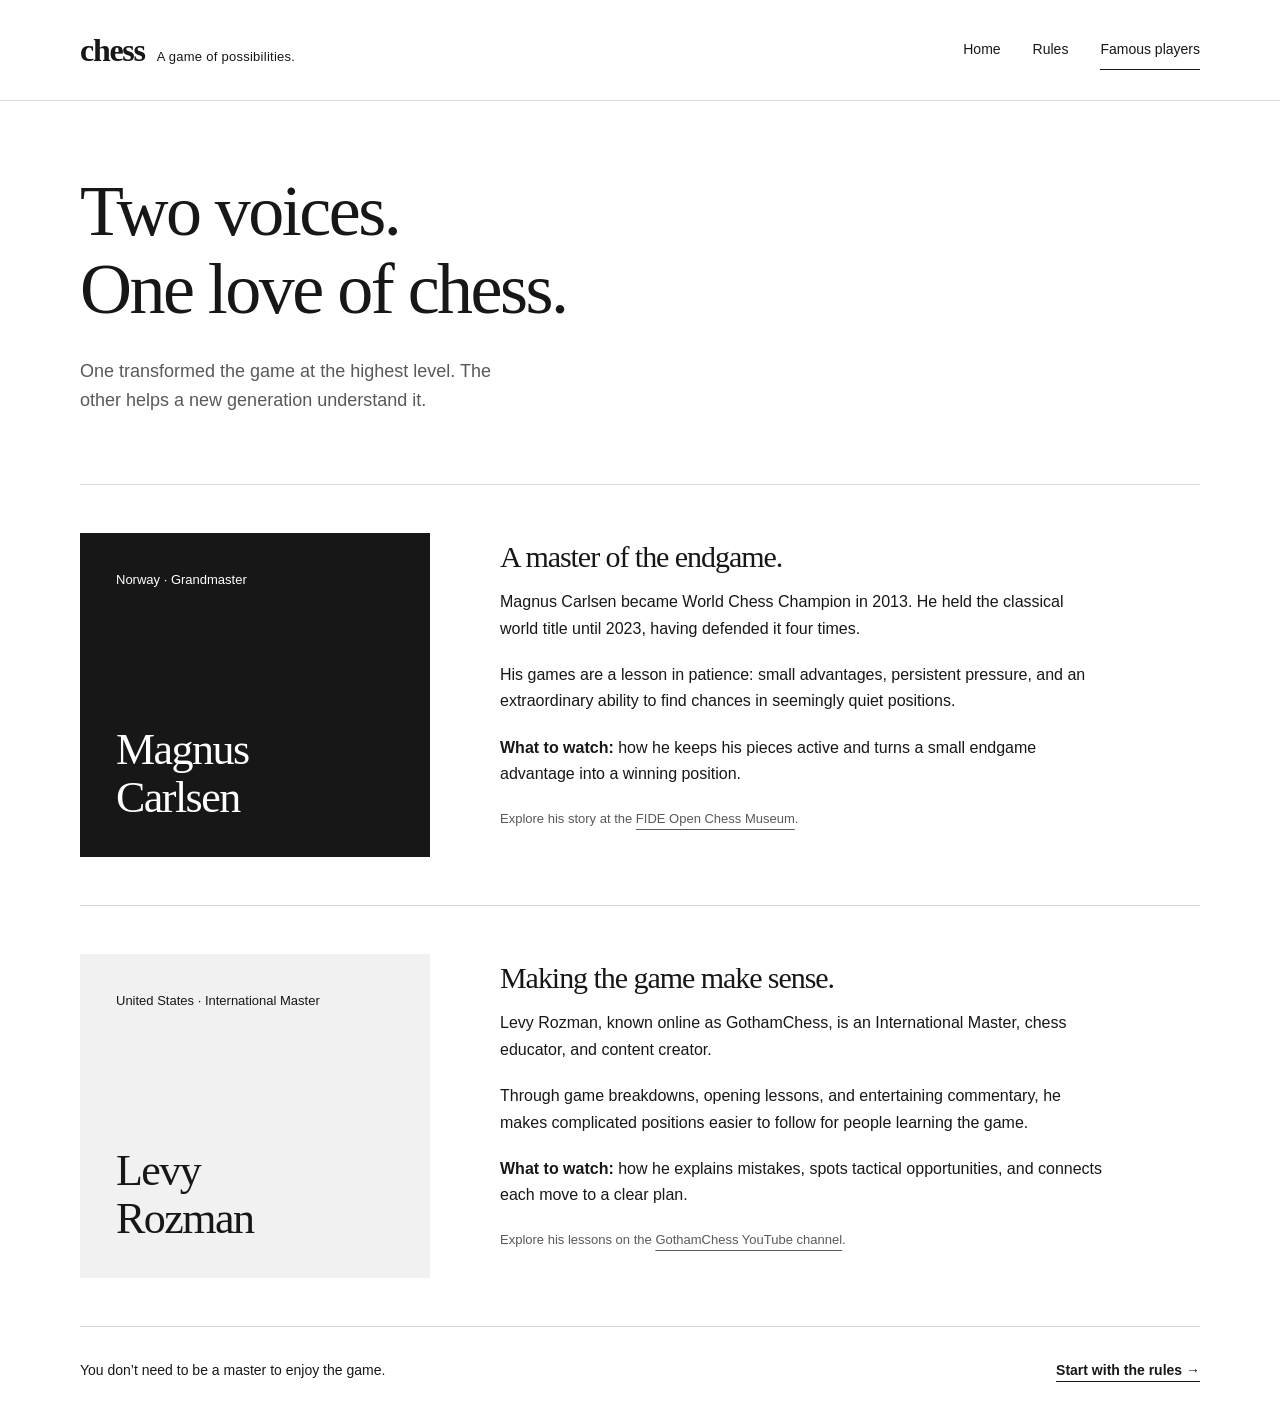
==== players.html @ a4120ce6 "all the code" ====
<!DOCTYPE html>
<html lang="en">
<head>
  <meta charset="UTF-8">
  <meta name="viewport" content="width=device-width, initial-scale=1">
  <meta name="description" content="A simple guide to chess, its rules, Magnus Carlsen and Levy Rozman.">
  <title>Famous players | Chess</title>
  <link rel="stylesheet" href="styles.css">
</head>
<body>
  <a class="skip" href="#main">Skip to content</a>
  <!-- Shared navigation: edit these links on all three pages. -->
  <header><div class="wrap header-inner"><a class="logo" href="index.html">chess<span>A game of possibilities.</span></a><nav aria-label="Main navigation"><a href="index.html">Home</a><a href="rules.html">Rules</a><a href="players.html" aria-current="page">Famous players</a></nav></div></header>
  <main id="main" class="wrap"><div class="page-title"><h1>Two voices.<br>One love of chess.</h1><p class="lead">One transformed the game at the highest level. The other helps a new generation understand it.</p></div>
<!-- Player profiles: edit the headings and paragraphs below. -->
<article class="profile"><div class="profile-title"><p>Norway · Grandmaster</p><h2>Magnus<br>Carlsen</h2></div><div class="profile-body"><h3>A master of the endgame.</h3><p>Magnus Carlsen became World Chess Champion in 2013. He held the classical world title until 2023, having defended it four times.</p><p>His games are a lesson in patience: small advantages, persistent pressure, and an extraordinary ability to find chances in seemingly quiet positions.</p><p><strong>What to watch:</strong> how he keeps his pieces active and turns a small endgame advantage into a winning position.</p><p class="sources">Explore his story at the <a href="https://museum.fide.com/champions/magnus-carlsen">FIDE Open Chess Museum</a>.</p></div></article>
<article class="profile"><div class="profile-title light"><p>United States · International Master</p><h2>Levy<br>Rozman</h2></div><div class="profile-body"><h3>Making the game make sense.</h3><p>Levy Rozman, known online as GothamChess, is an International Master, chess educator, and content creator.</p><p>Through game breakdowns, opening lessons, and entertaining commentary, he makes complicated positions easier to follow for people learning the game.</p><p><strong>What to watch:</strong> how he explains mistakes, spots tactical opportunities, and connects each move to a clear plan.</p><p class="sources">Explore his lessons on the <a href="https://www.youtube.com/@GothamChess">GothamChess YouTube channel</a>.</p></div></article>
<section class="intro-line"><p>You don’t need to be a master to enjoy the game.</p><a class="text-link" href="rules.html">Start with the rules &rarr;</a></section></main>

</body>
</html>
---- styles.css ----
/* Shared styles for all three pages. Change the colors here. */
:root { --paper: #fff; --ink: #171717; --muted: #595959; --line: #d9d9d9; }
* { box-sizing: border-box; }
body { margin: 0; background: var(--paper); color: var(--ink); font-family: Arial, Helvetica, sans-serif; line-height: 1.65; }
::selection { background: #171717; color: #fff; }
a { color: inherit; text-underline-offset: 6px; }
a:focus-visible { outline: 2px solid currentColor; outline-offset: 6px; }
.wrap { width: min(1120px, calc(100% - 64px)); margin: auto; }
header { border-bottom: 1px solid var(--line); }
.header-inner { display: flex; align-items: center; justify-content: space-between; min-height: 100px; gap: 24px; }
.logo { font-family: Georgia, serif; font-size: 32px; font-weight: bold; text-decoration: none; letter-spacing: -.04em; }
.logo span { font-size: 13px; font-family: Arial, sans-serif; font-weight: normal; letter-spacing: .02em; margin-left: 12px; }
nav { display: flex; gap: 32px; font-size: 14px; }
nav a { text-decoration: none; padding: 8px 0; border-bottom: 1px solid transparent; }
nav a:hover, nav a[aria-current] { border-color: var(--ink); }
h1, h2, h3 { font-family: Georgia, 'Times New Roman', serif; font-weight: normal; line-height: 1.08; letter-spacing: -.035em; text-wrap: balance; }
h1 { font-size: clamp(48px, 6.5vw, 86px); margin: 0 0 28px; }
h2 { font-size: clamp(32px, 4vw, 46px); margin: 0 0 24px; }
h3 { font-size: 28px; margin: 0 0 16px; }
p { margin: 0 0 20px; max-width: 68ch; }
.lead { font-size: 18px; color: var(--muted); max-width: 43ch; }
.hero { display: grid; grid-template-columns: 1fr 1fr; gap: 80px; padding: 82px 0; align-items: center; }
.button { display: inline-block; padding: 13px 25px; background: var(--ink); color: white; text-decoration: none; font-size: 14px; margin-top: 12px; border: 1px solid var(--ink); }
.button:hover { background: white; color: var(--ink); }
.board { aspect-ratio: 1; display: grid; grid-template-columns: repeat(8, 1fr); border: 1px solid var(--ink); }
.square { background: white; }
.square.dark { background: var(--ink); }
figcaption { display: flex; justify-content: space-between; font-size: 12px; color: var(--muted); margin-top: 14px; }
figure { margin: 0; }
.intro-line { border-top: 1px solid var(--line); padding: 32px 0; display: flex; justify-content: space-between; gap: 32px; font-size: 14px; }
.intro-line p { margin: 0; }
.explore { display: grid; grid-template-columns: 1fr 1fr; gap: 70px; padding: 48px 0 80px; }
.explore article { border-top: 1px solid var(--ink); padding-top: 28px; }
.text-link { font-size: 14px; font-weight: bold; }
.page-title { padding: 72px 0 48px; max-width: 800px; }
.page-title h1 { font-size: clamp(48px, 6vw, 72px); }
.reading-section { border-top: 1px solid var(--line); padding: 40px 0; display: grid; grid-template-columns: 1fr 2fr; gap: 50px; }
.reading-section h2 { font-size: 34px; }
table { width: 100%; border-collapse: collapse; text-align: left; font-size: 15px; }
caption { text-align: left; margin-bottom: 16px; color: var(--muted); }
th, td { padding: 16px 12px 16px 0; border-bottom: 1px solid var(--line); vertical-align: top; }
th { font-weight: bold; } td:first-child { font-weight: bold; white-space: nowrap; }
.rule { margin-bottom: 26px; } .rule h3 { font-size: 24px; margin-bottom: 10px; }
.profile { display: grid; grid-template-columns: 1fr 2fr; gap: 70px; border-top: 1px solid var(--line); padding: 48px 0; }
.profile-title { background: #171717; color: white; padding: 36px; min-height: 260px; display: flex; flex-direction: column; justify-content: space-between; }
.profile-title h2 { font-size: 44px; margin: 0; }
.profile-title p { margin: 0; font-size: 13px; }
.profile-title.light { background: #f1f1f1; color: var(--ink); }
.profile-body { padding: 8px 0; } .profile-body h3 { font-size: 30px; }
.sources { font-size: 13px; color: var(--muted); }
footer { border-top: 1px solid var(--line); margin-top: 32px; }
.footer-inner { display: flex; justify-content: space-between; gap: 24px; padding: 28px 0; font-size: 12px; color: var(--muted); }
.skip { position: absolute; left: 16px; top: -100px; padding: 8px; background: white; } .skip:focus { top: 8px; }
@media (max-width: 760px) { .wrap { width: calc(100% - 40px); } .header-inner { min-height: 110px; align-items: flex-start; justify-content: center; flex-direction: column; gap: 4px; padding: 18px 0; } .logo span { display: none; } nav { gap: 24px; } .hero { grid-template-columns: 1fr; gap: 40px; padding: 48px 0; } .hero figure { max-width: 480px; width: 100%; } .explore { grid-template-columns: 1fr; gap: 40px; padding-bottom: 40px; } .intro-line { flex-direction: column; gap: 12px; } .page-title { padding: 48px 0 32px; } .reading-section, .profile { grid-template-columns: 1fr; gap: 20px; padding: 32px 0; } .profile-title { min-height: 220px; } .footer-inner { flex-direction: column; gap: 6px; } }
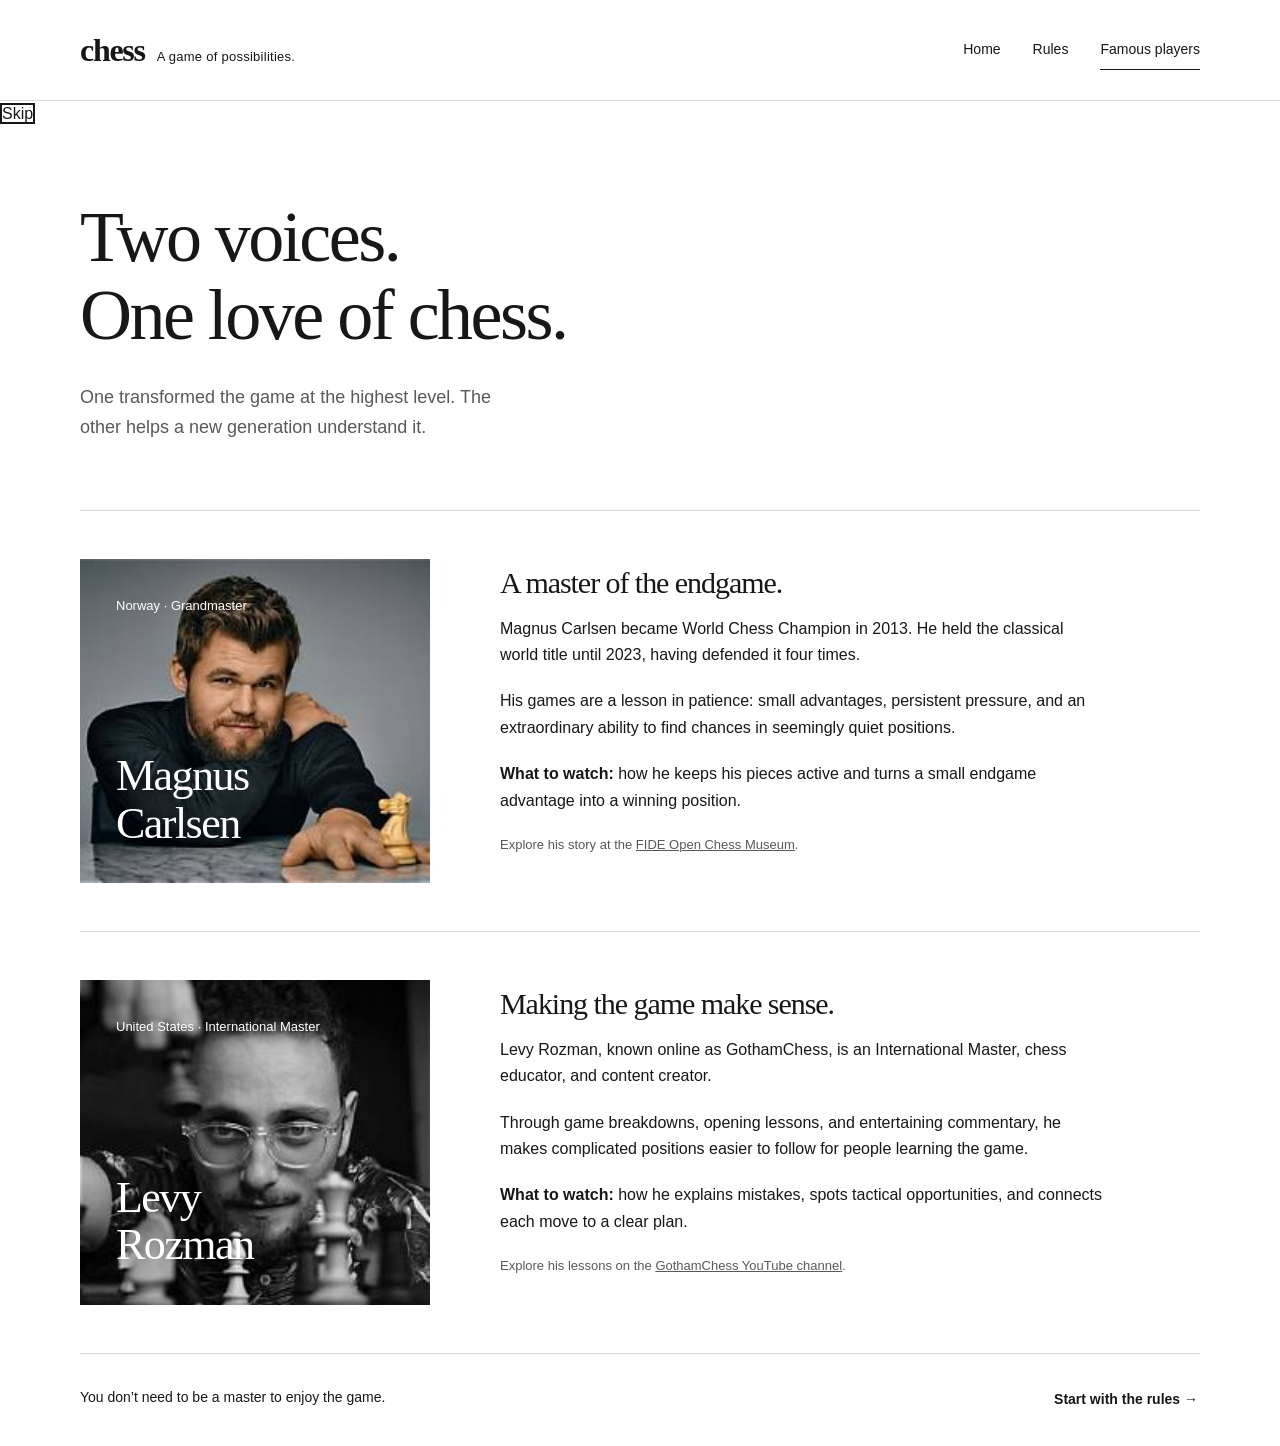
==== commit 387521eb: "edits" ====
--- a/players.html
+++ b/players.html
@@ -8,13 +8,13 @@
   <link rel="stylesheet" href="styles.css">
 </head>
 <body>
-  <a class="skip" href="#main">Skip to content</a>
   <!-- Shared navigation: edit these links on all three pages. -->
   <header><div class="wrap header-inner"><a class="logo" href="index.html">chess<span>A game of possibilities.</span></a><nav aria-label="Main navigation"><a href="index.html">Home</a><a href="rules.html">Rules</a><a href="players.html" aria-current="page">Famous players</a></nav></div></header>
+  <a class="skip" href="#main">Skip</a>
   <main id="main" class="wrap"><div class="page-title"><h1>Two voices.<br>One love of chess.</h1><p class="lead">One transformed the game at the highest level. The other helps a new generation understand it.</p></div>
 <!-- Player profiles: edit the headings and paragraphs below. -->
-<article class="profile"><div class="profile-title"><p>Norway · Grandmaster</p><h2>Magnus<br>Carlsen</h2></div><div class="profile-body"><h3>A master of the endgame.</h3><p>Magnus Carlsen became World Chess Champion in 2013. He held the classical world title until 2023, having defended it four times.</p><p>His games are a lesson in patience: small advantages, persistent pressure, and an extraordinary ability to find chances in seemingly quiet positions.</p><p><strong>What to watch:</strong> how he keeps his pieces active and turns a small endgame advantage into a winning position.</p><p class="sources">Explore his story at the <a href="https://museum.fide.com/champions/magnus-carlsen">FIDE Open Chess Museum</a>.</p></div></article>
-<article class="profile"><div class="profile-title light"><p>United States · International Master</p><h2>Levy<br>Rozman</h2></div><div class="profile-body"><h3>Making the game make sense.</h3><p>Levy Rozman, known online as GothamChess, is an International Master, chess educator, and content creator.</p><p>Through game breakdowns, opening lessons, and entertaining commentary, he makes complicated positions easier to follow for people learning the game.</p><p><strong>What to watch:</strong> how he explains mistakes, spots tactical opportunities, and connects each move to a clear plan.</p><p class="sources">Explore his lessons on the <a href="https://www.youtube.com/@GothamChess">GothamChess YouTube channel</a>.</p></div></article>
+<article class="profile"><div class="profile-title img1"><p>Norway · Grandmaster</p><h2>Magnus<br>Carlsen</h2></div><div class="profile-body"><h3>A master of the endgame.</h3><p>Magnus Carlsen became World Chess Champion in 2013. He held the classical world title until 2023, having defended it four times.</p><p>His games are a lesson in patience: small advantages, persistent pressure, and an extraordinary ability to find chances in seemingly quiet positions.</p><p><strong>What to watch:</strong> how he keeps his pieces active and turns a small endgame advantage into a winning position.</p><p class="sources">Explore his story at the <a href="https://museum.fide.com/champions/magnus-carlsen">FIDE Open Chess Museum</a>.</p></div></article>
+<article class="profile"><div class="profile-title img2 light"> <p>United States · International Master</p><h2>Levy<br>Rozman</h2></div><div class="profile-body"><h3>Making the game make sense.</h3><p>Levy Rozman, known online as GothamChess, is an International Master, chess educator, and content creator.</p><p>Through game breakdowns, opening lessons, and entertaining commentary, he makes complicated positions easier to follow for people learning the game.</p><p><strong>What to watch:</strong> how he explains mistakes, spots tactical opportunities, and connects each move to a clear plan.</p><p class="sources">Explore his lessons on the <a href="https://www.youtube.com/@GothamChess">GothamChess YouTube channel</a>.</p></div></article>
 <section class="intro-line"><p>You don’t need to be a master to enjoy the game.</p><a class="text-link" href="rules.html">Start with the rules &rarr;</a></section></main>
 
 </body>
--- a/styles.css
+++ b/styles.css
@@ -1,9 +1,8 @@
-/* Shared styles for all three pages. Change the colors here. */
 :root { --paper: #fff; --ink: #171717; --muted: #595959; --line: #d9d9d9; }
 * { box-sizing: border-box; }
 body { margin: 0; background: var(--paper); color: var(--ink); font-family: Arial, Helvetica, sans-serif; line-height: 1.65; }
 ::selection { background: #171717; color: #fff; }
-a { color: inherit; text-underline-offset: 6px; }
+a { color: inherit; }
 a:focus-visible { outline: 2px solid currentColor; outline-offset: 6px; }
 .wrap { width: min(1120px, calc(100% - 64px)); margin: auto; }
 header { border-bottom: 1px solid var(--line); }
@@ -31,7 +30,7 @@
 .intro-line p { margin: 0; }
 .explore { display: grid; grid-template-columns: 1fr 1fr; gap: 70px; padding: 48px 0 80px; }
 .explore article { border-top: 1px solid var(--ink); padding-top: 28px; }
-.text-link { font-size: 14px; font-weight: bold; }
+.text-link { font-size: 14px; font-weight: bold; text-decoration: none;  }
 .page-title { padding: 72px 0 48px; max-width: 800px; }
 .page-title h1 { font-size: clamp(48px, 6vw, 72px); }
 .reading-section { border-top: 1px solid var(--line); padding: 40px 0; display: grid; grid-template-columns: 1fr 2fr; gap: 50px; }
@@ -43,12 +42,37 @@
 .rule { margin-bottom: 26px; } .rule h3 { font-size: 24px; margin-bottom: 10px; }
 .profile { display: grid; grid-template-columns: 1fr 2fr; gap: 70px; border-top: 1px solid var(--line); padding: 48px 0; }
 .profile-title { background: #171717; color: white; padding: 36px; min-height: 260px; display: flex; flex-direction: column; justify-content: space-between; }
-.profile-title h2 { font-size: 44px; margin: 0; }
-.profile-title p { margin: 0; font-size: 13px; }
+.profile-title h2 { font-size: 44px; margin: 0; z-index: 2; color:white; }
+.profile-title p { margin: 0; font-size: 13px; z-index: 2; color: white;}
 .profile-title.light { background: #f1f1f1; color: var(--ink); }
 .profile-body { padding: 8px 0; } .profile-body h3 { font-size: 30px; }
 .sources { font-size: 13px; color: var(--muted); }
 footer { border-top: 1px solid var(--line); margin-top: 32px; }
 .footer-inner { display: flex; justify-content: space-between; gap: 24px; padding: 28px 0; font-size: 12px; color: var(--muted); }
-.skip { position: absolute; left: 16px; top: -100px; padding: 8px; background: white; } .skip:focus { top: 8px; }
+.skip { position: relative;  background: white; text-decoration: none;  border: 2px solid #171717; } .skip:focus { top: 8px; }
+.profile-title.img1 {
+    background-image: url("magnus.png");
+    background-size: cover;
+    background-position: center;
+    background-repeat: no-repeat;
+}
+
+.profile-title.img2 {
+    background-image: url("image.png");
+    background-size: cover;
+    background-position: center;
+    background-repeat: no-repeat;
+}
+
+.text-link {
+    border-bottom: 1px solid transparent;
+    transition: border-color 0.3s ease;
+    padding:2px;
+}
+
+.text-link:hover {
+    border-color: var(--ink);
+}
+
+
 @media (max-width: 760px) { .wrap { width: calc(100% - 40px); } .header-inner { min-height: 110px; align-items: flex-start; justify-content: center; flex-direction: column; gap: 4px; padding: 18px 0; } .logo span { display: none; } nav { gap: 24px; } .hero { grid-template-columns: 1fr; gap: 40px; padding: 48px 0; } .hero figure { max-width: 480px; width: 100%; } .explore { grid-template-columns: 1fr; gap: 40px; padding-bottom: 40px; } .intro-line { flex-direction: column; gap: 12px; } .page-title { padding: 48px 0 32px; } .reading-section, .profile { grid-template-columns: 1fr; gap: 20px; padding: 32px 0; } .profile-title { min-height: 220px; } .footer-inner { flex-direction: column; gap: 6px; } }
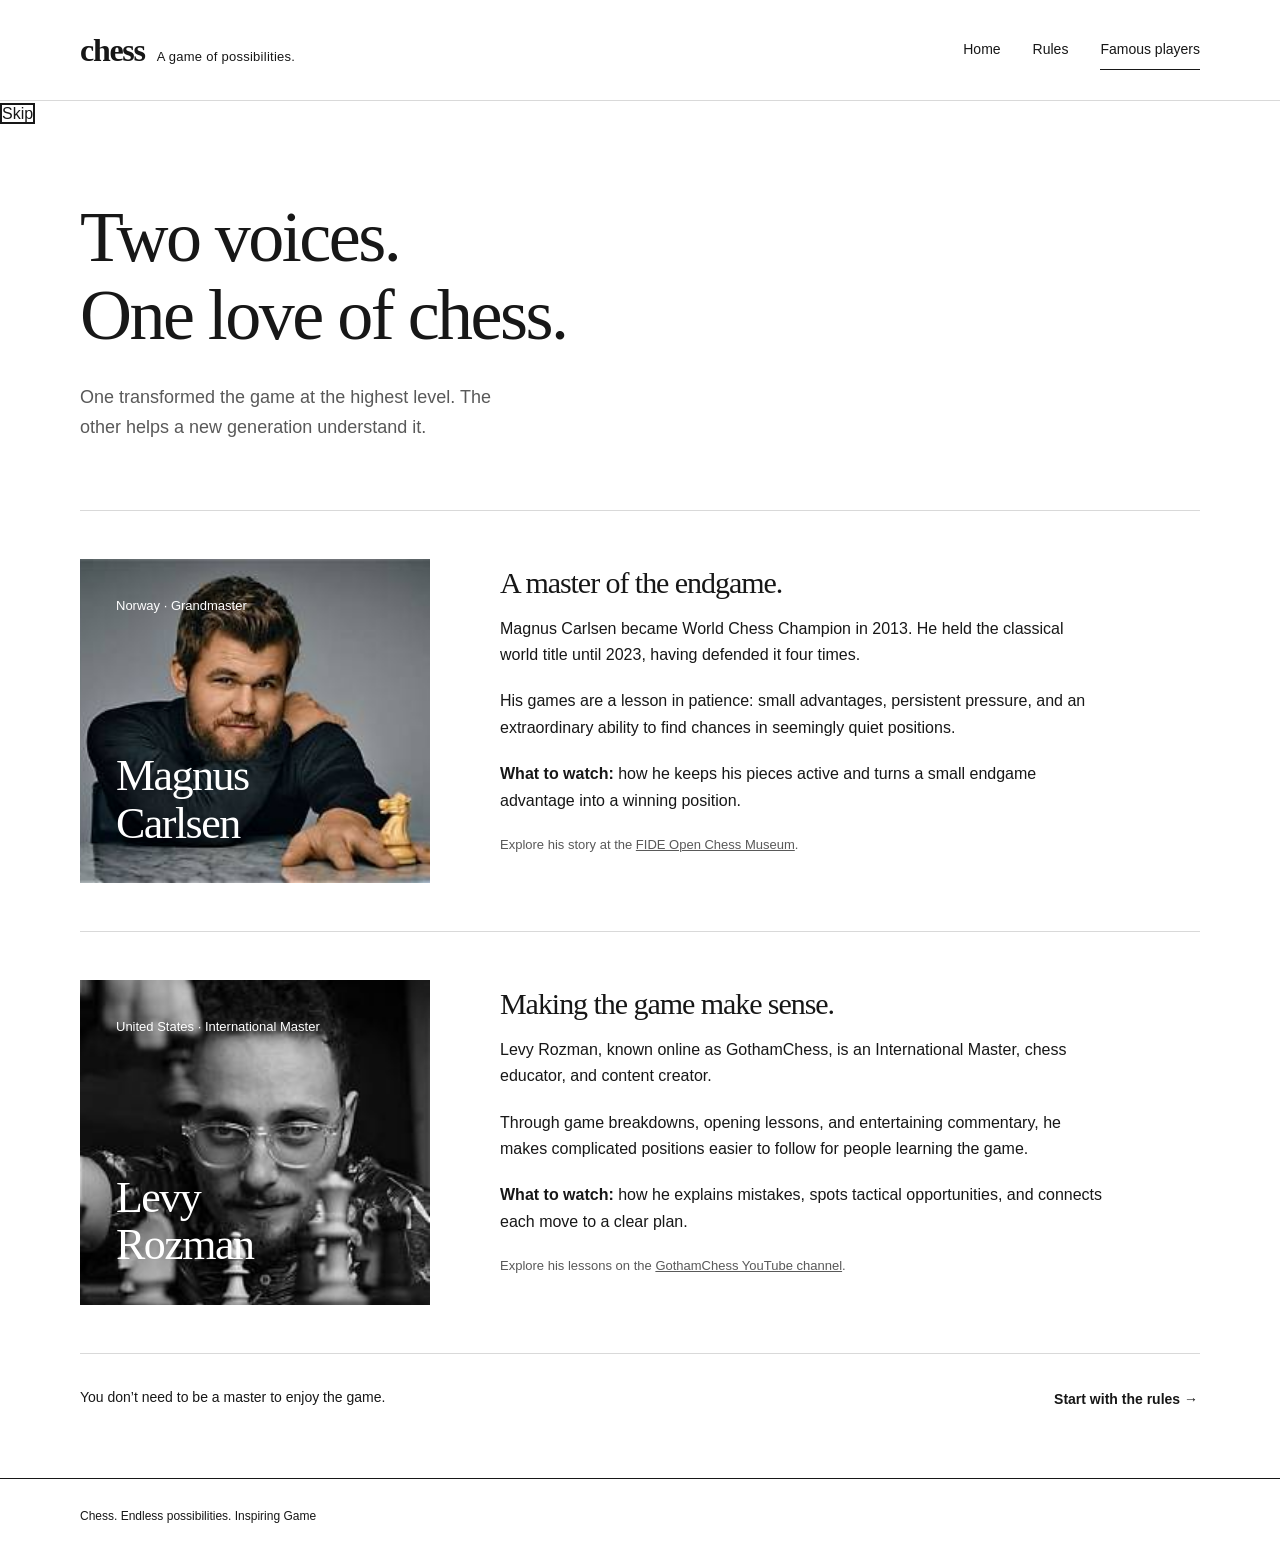
==== commit 83aa5299: "finished the website" ====
--- a/players.html
+++ b/players.html
@@ -17,5 +17,12 @@
 <article class="profile"><div class="profile-title img2 light"> <p>United States · International Master</p><h2>Levy<br>Rozman</h2></div><div class="profile-body"><h3>Making the game make sense.</h3><p>Levy Rozman, known online as GothamChess, is an International Master, chess educator, and content creator.</p><p>Through game breakdowns, opening lessons, and entertaining commentary, he makes complicated positions easier to follow for people learning the game.</p><p><strong>What to watch:</strong> how he explains mistakes, spots tactical opportunities, and connects each move to a clear plan.</p><p class="sources">Explore his lessons on the <a href="https://www.youtube.com/@GothamChess">GothamChess YouTube channel</a>.</p></div></article>
 <section class="intro-line"><p>You don’t need to be a master to enjoy the game.</p><a class="text-link" href="rules.html">Start with the rules &rarr;</a></section></main>
 
+<footer>
+  <div class="wrap footer-inner">
+    <span>Chess. Endless possibilities.</span>
+    <span>Inspiring Game</span>
+  </div>
+</footer>
+
 </body>
 </html>
--- a/styles.css
+++ b/styles.css
@@ -47,8 +47,6 @@
 .profile-title.light { background: #f1f1f1; color: var(--ink); }
 .profile-body { padding: 8px 0; } .profile-body h3 { font-size: 30px; }
 .sources { font-size: 13px; color: var(--muted); }
-footer { border-top: 1px solid var(--line); margin-top: 32px; }
-.footer-inner { display: flex; justify-content: space-between; gap: 24px; padding: 28px 0; font-size: 12px; color: var(--muted); }
 .skip { position: relative;  background: white; text-decoration: none;  border: 2px solid #171717; } .skip:focus { top: 8px; }
 .profile-title.img1 {
     background-image: url("magnus.png");
@@ -74,5 +72,23 @@
     border-color: var(--ink);
 }
 
+footer { 
+    border-top: 1px solid #171717; 
+    margin-top: 32px;
+}
+.footer-inner { 
+
+    padding: 28px 0; 
+    font-size: 12px; 
+}
+
+.board {
+    transition: transform 0.8s ease;
+    transform-style: preserve-3d;
+}
+
+.board:hover {
+    transform: rotate(180deg);
+}
 
 @media (max-width: 760px) { .wrap { width: calc(100% - 40px); } .header-inner { min-height: 110px; align-items: flex-start; justify-content: center; flex-direction: column; gap: 4px; padding: 18px 0; } .logo span { display: none; } nav { gap: 24px; } .hero { grid-template-columns: 1fr; gap: 40px; padding: 48px 0; } .hero figure { max-width: 480px; width: 100%; } .explore { grid-template-columns: 1fr; gap: 40px; padding-bottom: 40px; } .intro-line { flex-direction: column; gap: 12px; } .page-title { padding: 48px 0 32px; } .reading-section, .profile { grid-template-columns: 1fr; gap: 20px; padding: 32px 0; } .profile-title { min-height: 220px; } .footer-inner { flex-direction: column; gap: 6px; } }
